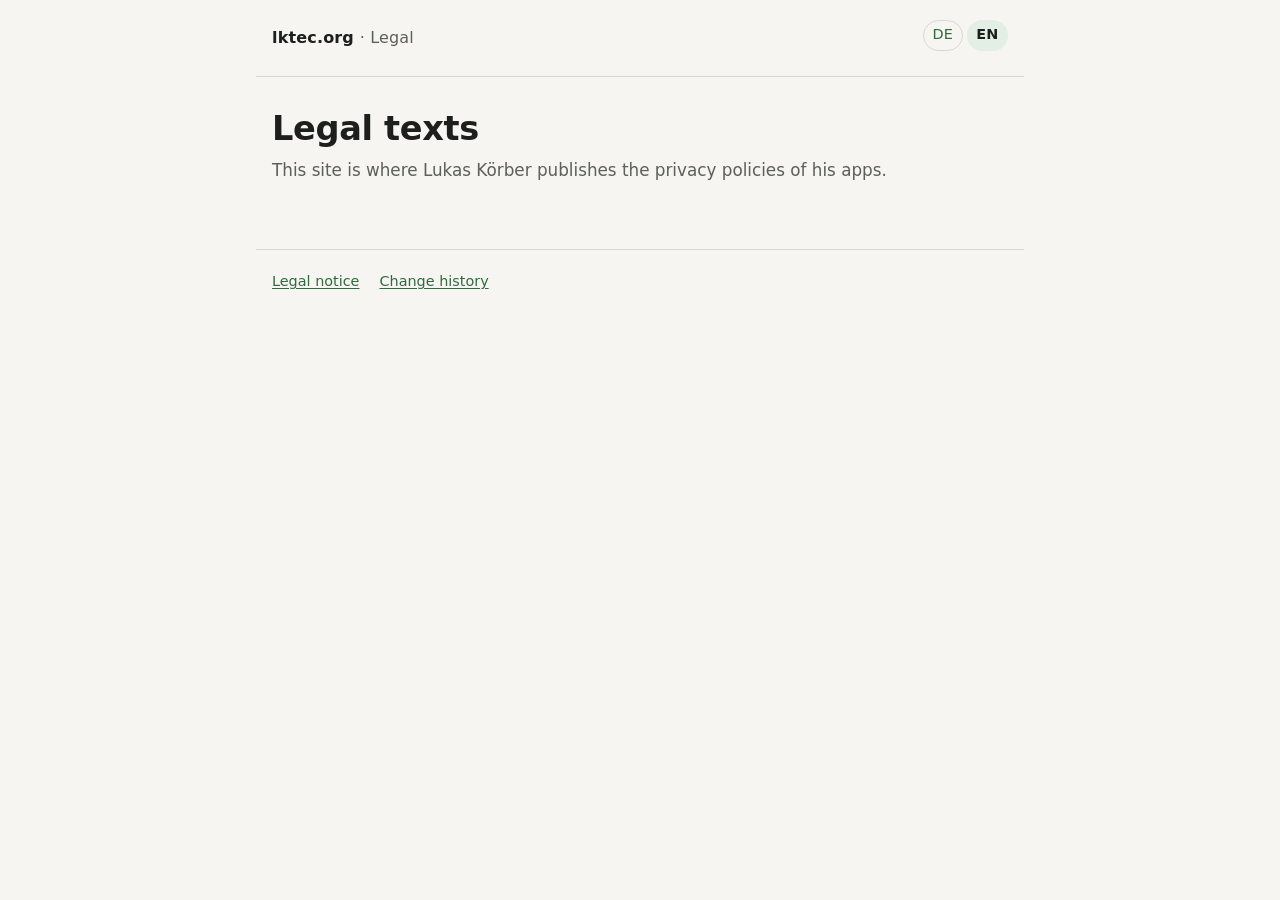
==== en/index.html @ 46b283f9 "chore: bootstrap static site for legal texts Plain HTML served by GitHub Pages from main: layout, st" ====
<!doctype html>
<html lang="en">
<head>
<meta charset="utf-8">
<meta name="viewport" content="width=device-width, initial-scale=1">
<title>Legal texts – lktec.org</title>
<meta name="description" content="Privacy policies for the apps of Lukas Körber.">
<link rel="stylesheet" href="/assets/style.css">
<link rel="alternate" hreflang="de" href="/">
</head>
<body>
<a class="skip" href="#content">Skip to content</a>
<header class="site-header">
  <a class="brand" href="/en/">lktec.org <span>· Legal</span></a>
  <nav aria-label="Language">
    <ul class="lang-switch">
      <li><a href="/" hreflang="de" lang="de">DE</a></li>
      <li><span aria-current="page" lang="en">EN</span></li>
    </ul>
  </nav>
</header>
<main id="content">
  <h1>Legal texts</h1>
  <p class="lead">This site is where Lukas Körber publishes the privacy policies of his apps.</p>
</main>
<footer class="site-footer">
  <ul>
    <li><a href="https://lktec.org/en/imprint">Legal notice</a></li>
    <li><a href="https://github.com/lukislp/legal/commits/main">Change history</a></li>
  </ul>
</footer>
</body>
</html>
---- assets/style.css ----
/* legal.lktec.org - one small stylesheet, no external resources. */
:root {
  color-scheme: light dark;
  --bg: #f6f5f1;
  --surface: #ffffff;
  --text: #1d1f1c;
  --muted: #5b6058;
  --line: #d9d8d0;
  --accent: #2f6b3f;
  --accent-soft: #e3eee4;
  --focus: #1f5fbf;
  --code-bg: #efeee8;
  --measure: 46rem;
}
@media (prefers-color-scheme: dark) {
  :root:not([data-theme="light"]) {
    --bg: #141613;
    --surface: #1b1e1a;
    --text: #e6e7e2;
    --muted: #a3a89f;
    --line: #33382f;
    --accent: #8cc79a;
    --accent-soft: #233127;
    --focus: #8ab4ff;
    --code-bg: #252a23;
  }
}
:root[data-theme="dark"] {
  --bg: #141613;
  --surface: #1b1e1a;
  --text: #e6e7e2;
  --muted: #a3a89f;
  --line: #33382f;
  --accent: #8cc79a;
  --accent-soft: #233127;
  --focus: #8ab4ff;
  --code-bg: #252a23;
}

* { box-sizing: border-box; }
html { -webkit-text-size-adjust: 100%; }
body {
  margin: 0;
  background: var(--bg);
  color: var(--text);
  font: 1rem/1.65 system-ui, -apple-system, "Segoe UI", Roboto, "Helvetica Neue", Arial, sans-serif;
  overflow-wrap: anywhere;
}
a { color: var(--accent); text-underline-offset: 0.15em; }
a:hover { text-decoration-thickness: 2px; }
:focus-visible { outline: 3px solid var(--focus); outline-offset: 2px; }

.skip {
  position: absolute; left: 1rem; top: -4rem;
  background: var(--surface); color: var(--text);
  padding: 0.5rem 0.75rem; border: 1px solid var(--line); border-radius: 0.4rem;
  z-index: 10;
}
.skip:focus { top: 1rem; }

.site-header, main, .site-footer {
  width: 100%; max-width: calc(var(--measure) + 2rem);
  margin: 0 auto; padding: 0 1rem;
}
.site-header {
  display: flex; align-items: center; justify-content: space-between; gap: 1rem;
  padding-top: 1.25rem; padding-bottom: 1.25rem;
  border-bottom: 1px solid var(--line);
}
.brand { font-weight: 650; letter-spacing: 0.01em; color: var(--text); text-decoration: none; }
.brand span { color: var(--muted); font-weight: 450; }
.lang-switch { display: flex; gap: 0.25rem; margin: 0; padding: 0; list-style: none; font-size: 0.9rem; }
.lang-switch a, .lang-switch [aria-current] {
  display: inline-block; padding: 0.15rem 0.55rem; border-radius: 999px;
  border: 1px solid var(--line); text-decoration: none;
}
.lang-switch [aria-current] { background: var(--accent-soft); color: var(--text); border-color: transparent; font-weight: 600; }

main { padding-top: 2rem; padding-bottom: 3rem; }
h1 { font-size: clamp(1.6rem, 4vw, 2.1rem); line-height: 1.2; margin: 0 0 0.5rem; letter-spacing: -0.01em; }
h2 { font-size: 1.3rem; line-height: 1.3; margin: 2.5rem 0 0.75rem; padding-top: 1rem; border-top: 1px solid var(--line); }
h3 { font-size: 1.05rem; margin: 1.75rem 0 0.5rem; }
p, ul, ol, dl, table { margin: 0 0 1rem; }
li { margin-bottom: 0.35rem; }
.lead { color: var(--muted); font-size: 1.05rem; }
.meta { color: var(--muted); font-size: 0.9rem; }
code { background: var(--code-bg); padding: 0.05rem 0.3rem; border-radius: 0.25rem; font-size: 0.9em; }
address { font-style: normal; }

.card {
  background: var(--surface); border: 1px solid var(--line); border-radius: 0.6rem;
  padding: 1rem 1.25rem; margin: 0 0 1rem;
}
.note { border-left: 4px solid var(--accent); }

.toc { background: var(--surface); border: 1px solid var(--line); border-radius: 0.6rem; padding: 0.75rem 1.25rem; }
.toc ol { margin: 0; padding-left: 1.25rem; }

dl.facts { display: grid; grid-template-columns: minmax(8rem, 12rem) 1fr; gap: 0.35rem 1rem; }
dl.facts dt { font-weight: 600; }
dl.facts dd { margin: 0; }
@media (max-width: 34rem) {
  dl.facts { grid-template-columns: 1fr; }
  dl.facts dd { margin-bottom: 0.5rem; }
}

.table-wrap { overflow-x: auto; margin: 0 0 1rem; }
table { border-collapse: collapse; width: 100%; font-size: 0.95rem; background: var(--surface); }
th, td { text-align: left; vertical-align: top; padding: 0.5rem 0.65rem; border: 1px solid var(--line); }
th { background: var(--accent-soft); }

.apps { list-style: none; padding: 0; display: grid; gap: 0.75rem; }
.apps a { font-weight: 600; font-size: 1.1rem; }

.site-footer {
  border-top: 1px solid var(--line);
  padding-top: 1.25rem; padding-bottom: 2rem;
  color: var(--muted); font-size: 0.9rem;
}
.site-footer ul { list-style: none; padding: 0; margin: 0; display: flex; flex-wrap: wrap; gap: 0.5rem 1.25rem; }
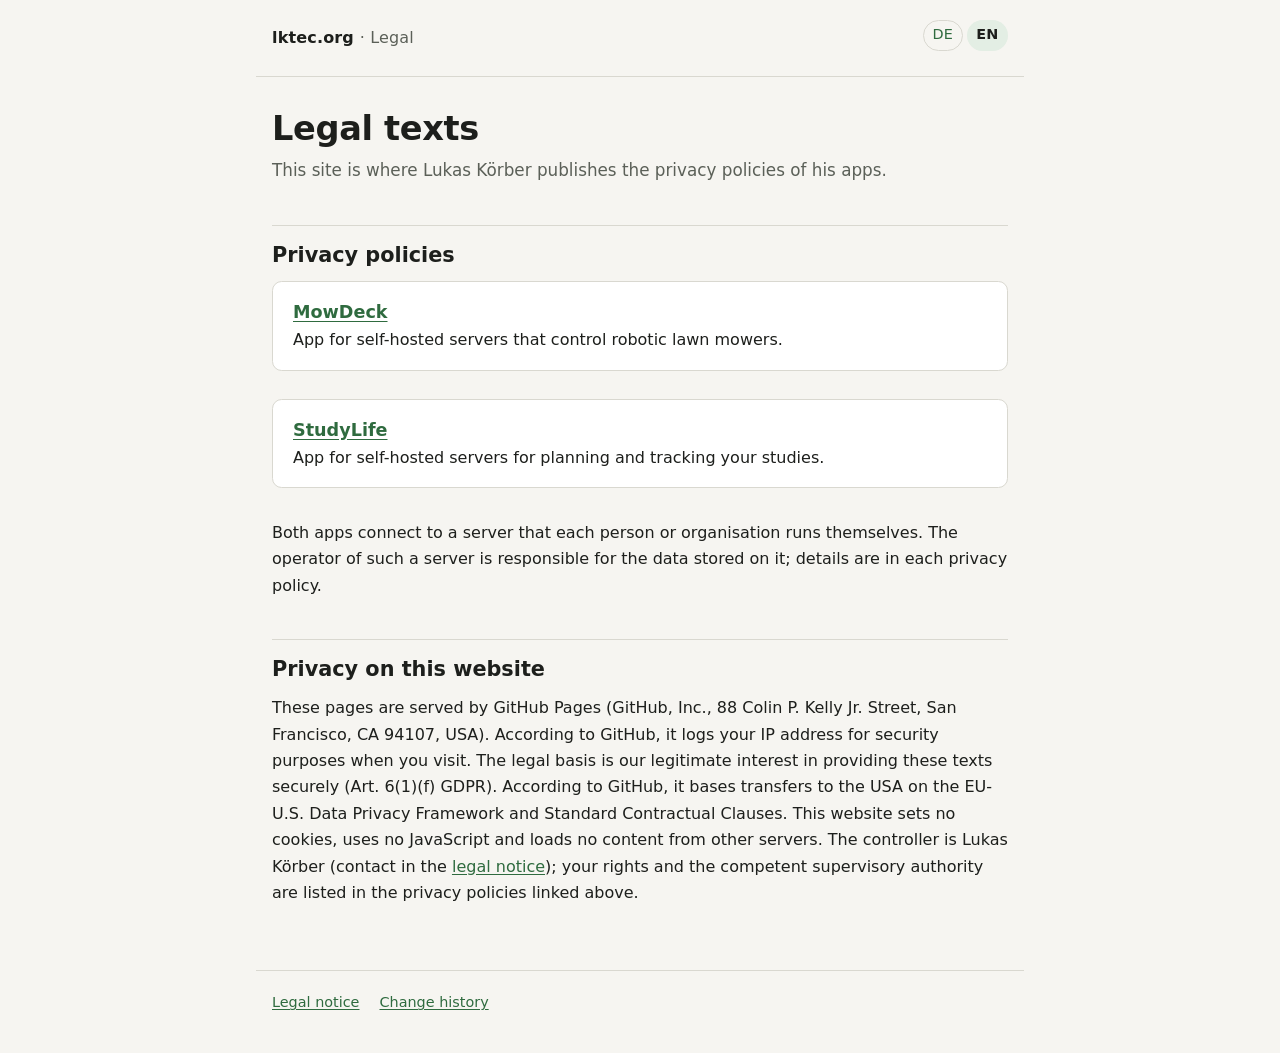
==== commit ee9c2d5b: "feat: privacy policies for MowDeck and StudyLife (DE/EN) German (binding) and English privacy polici" ====
--- a/en/index.html
+++ b/en/index.html
@@ -22,6 +22,14 @@
 <main id="content">
   <h1>Legal texts</h1>
   <p class="lead">This site is where Lukas Körber publishes the privacy policies of his apps.</p>
+  <h2 id="apps">Privacy policies</h2>
+  <ul class="apps">
+    <li class="card"><a href="/en/mowdeck/">MowDeck</a><br>App for self-hosted servers that control robotic lawn mowers.</li>
+    <li class="card"><a href="/en/studylife/">StudyLife</a><br>App for self-hosted servers for planning and tracking your studies.</li>
+  </ul>
+  <p>Both apps connect to a server that each person or organisation runs themselves. The operator of such a server is responsible for the data stored on it; details are in each privacy policy.</p>
+  <h2 id="this-website">Privacy on this website</h2>
+  <p>These pages are served by GitHub Pages (GitHub, Inc., 88 Colin P. Kelly Jr. Street, San Francisco, CA 94107, USA). According to GitHub, it logs your IP address for security purposes when you visit. The legal basis is our legitimate interest in providing these texts securely (Art. 6(1)(f) GDPR). According to GitHub, it bases transfers to the USA on the EU-U.S. Data Privacy Framework and Standard Contractual Clauses. This website sets no cookies, uses no JavaScript and loads no content from other servers. The controller is Lukas Körber (contact in the <a href="https://lktec.org/en/imprint">legal notice</a>); your rights and the competent supervisory authority are listed in the privacy policies linked above.</p>
 </main>
 <footer class="site-footer">
   <ul>
--- a/assets/style.css
+++ b/assets/style.css
@@ -118,3 +118,6 @@
   color: var(--muted); font-size: 0.9rem;
 }
 .site-footer ul { list-style: none; padding: 0; margin: 0; display: flex; flex-wrap: wrap; gap: 0.5rem 1.25rem; }
+
+/* Open points: visible in review, rejected by scripts/check.py. */
+mark.todo { background: #ffe36e; color: #1d1f1c; padding: 0.05rem 0.3rem; border-radius: 0.25rem; font-weight: 600; }
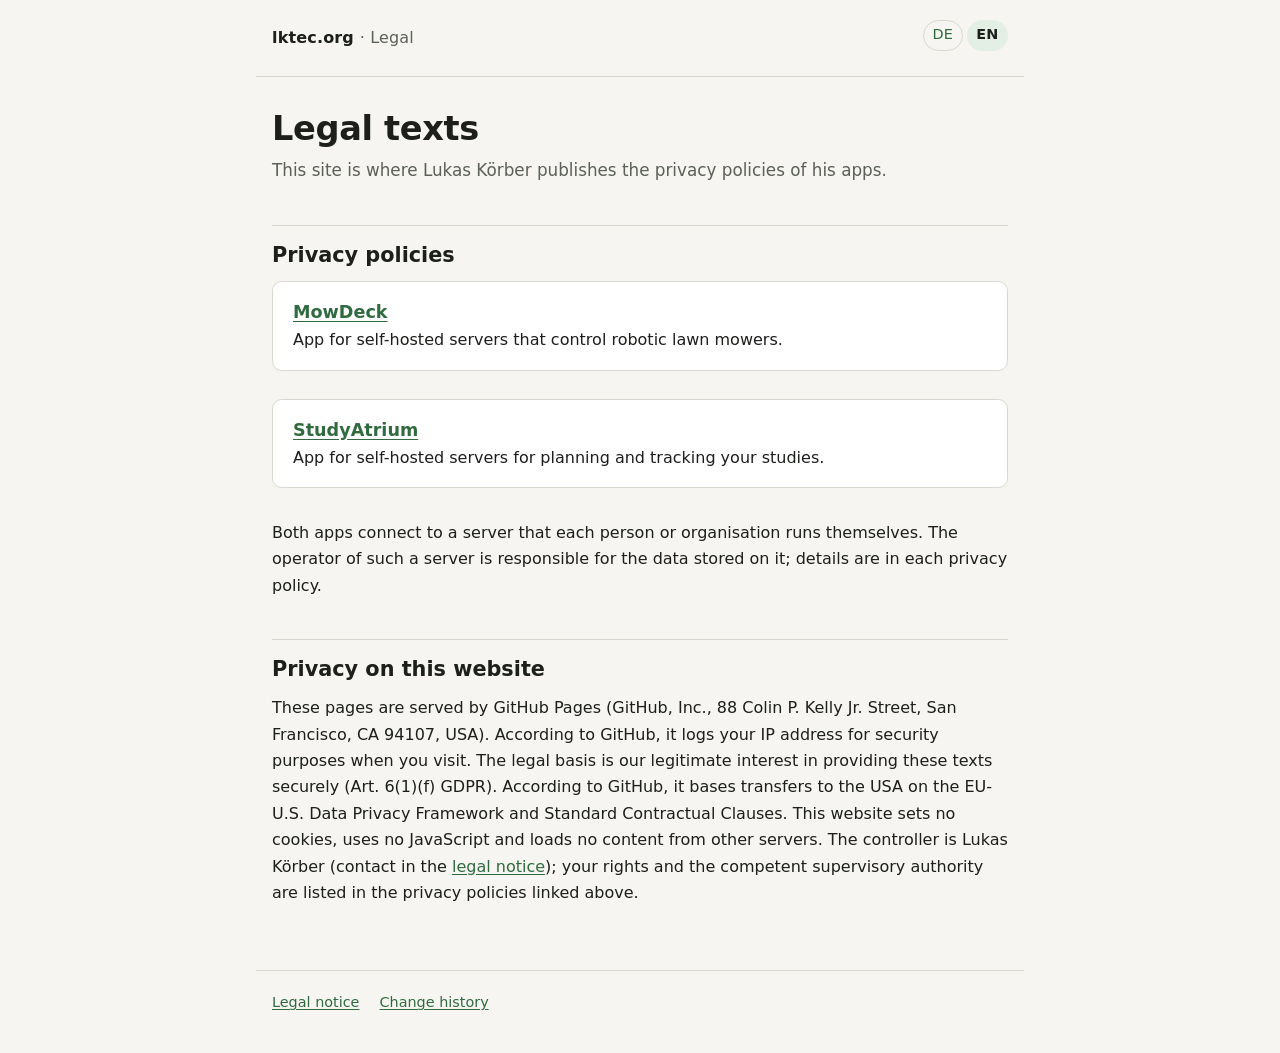
==== commit 302f0c14: "chore(brand): rename the public product name to StudyAtrium Signed-off-by: lkoerber <koerber.lukas@t" ====
--- a/en/index.html
+++ b/en/index.html
@@ -6,6 +6,9 @@
 <title>Legal texts – lktec.org</title>
 <meta name="description" content="Privacy policies for the apps of Lukas Körber.">
 <link rel="stylesheet" href="/assets/style.css">
+<link rel="icon" href="/assets/favicon.svg" type="image/svg+xml">
+<link rel="icon" href="/assets/favicon-32.png" type="image/png" sizes="32x32">
+<link rel="apple-touch-icon" href="/assets/apple-touch-icon.png">
 <link rel="alternate" hreflang="de" href="/">
 </head>
 <body>
@@ -25,7 +28,7 @@
   <h2 id="apps">Privacy policies</h2>
   <ul class="apps">
     <li class="card"><a href="/en/mowdeck/">MowDeck</a><br>App for self-hosted servers that control robotic lawn mowers.</li>
-    <li class="card"><a href="/en/studylife/">StudyLife</a><br>App for self-hosted servers for planning and tracking your studies.</li>
+    <li class="card"><a href="/en/studylife/">StudyAtrium</a><br>App for self-hosted servers for planning and tracking your studies.</li>
   </ul>
   <p>Both apps connect to a server that each person or organisation runs themselves. The operator of such a server is responsible for the data stored on it; details are in each privacy policy.</p>
   <h2 id="this-website">Privacy on this website</h2>
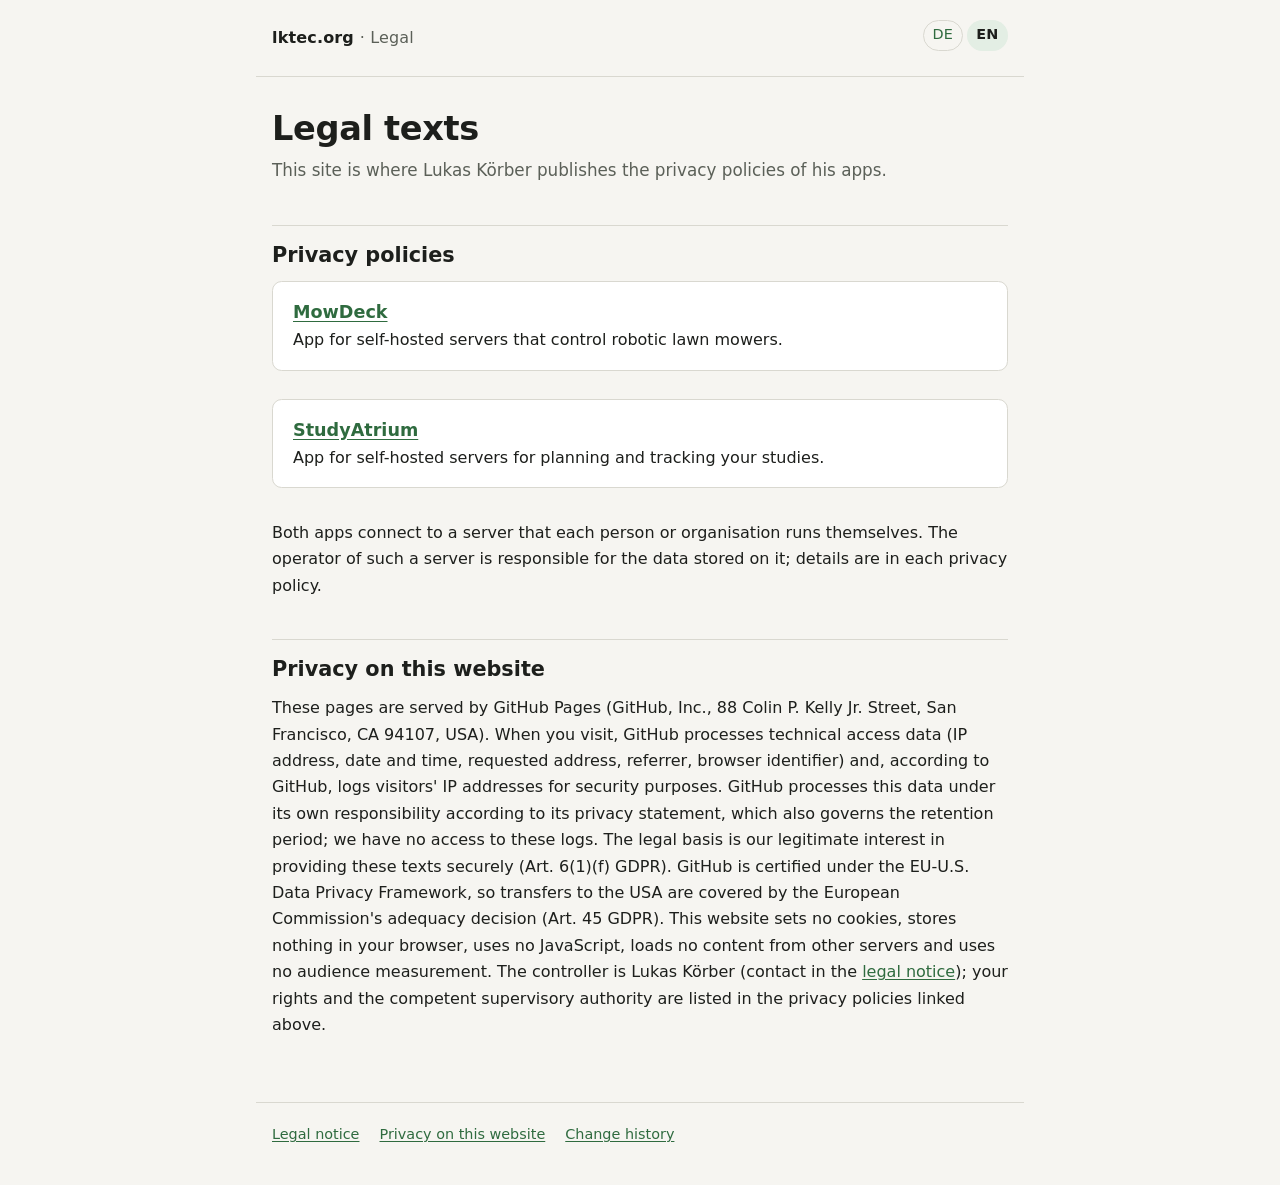
==== commit cd0219a0: "docs(privacy): StudyAtrium policy 1.3 after the GDPR audit Describe the instances the publisher runs" ====
--- a/en/index.html
+++ b/en/index.html
@@ -32,11 +32,12 @@
   </ul>
   <p>Both apps connect to a server that each person or organisation runs themselves. The operator of such a server is responsible for the data stored on it; details are in each privacy policy.</p>
   <h2 id="this-website">Privacy on this website</h2>
-  <p>These pages are served by GitHub Pages (GitHub, Inc., 88 Colin P. Kelly Jr. Street, San Francisco, CA 94107, USA). According to GitHub, it logs your IP address for security purposes when you visit. The legal basis is our legitimate interest in providing these texts securely (Art. 6(1)(f) GDPR). According to GitHub, it bases transfers to the USA on the EU-U.S. Data Privacy Framework and Standard Contractual Clauses. This website sets no cookies, uses no JavaScript and loads no content from other servers. The controller is Lukas Körber (contact in the <a href="https://lktec.org/en/imprint">legal notice</a>); your rights and the competent supervisory authority are listed in the privacy policies linked above.</p>
+  <p>These pages are served by GitHub Pages (GitHub, Inc., 88 Colin P. Kelly Jr. Street, San Francisco, CA 94107, USA). When you visit, GitHub processes technical access data (IP address, date and time, requested address, referrer, browser identifier) and, according to GitHub, logs visitors' IP addresses for security purposes. GitHub processes this data under its own responsibility according to its privacy statement, which also governs the retention period; we have no access to these logs. The legal basis is our legitimate interest in providing these texts securely (Art. 6(1)(f) GDPR). GitHub is certified under the EU-U.S. Data Privacy Framework, so transfers to the USA are covered by the European Commission's adequacy decision (Art. 45 GDPR). This website sets no cookies, stores nothing in your browser, uses no JavaScript, loads no content from other servers and uses no audience measurement. The controller is Lukas Körber (contact in the <a href="https://lktec.org/en/imprint">legal notice</a>); your rights and the competent supervisory authority are listed in the privacy policies linked above.</p>
 </main>
 <footer class="site-footer">
   <ul>
     <li><a href="https://lktec.org/en/imprint">Legal notice</a></li>
+    <li><a href="/en/#this-website">Privacy on this website</a></li>
     <li><a href="https://github.com/lukislp/legal/commits/main">Change history</a></li>
   </ul>
 </footer>
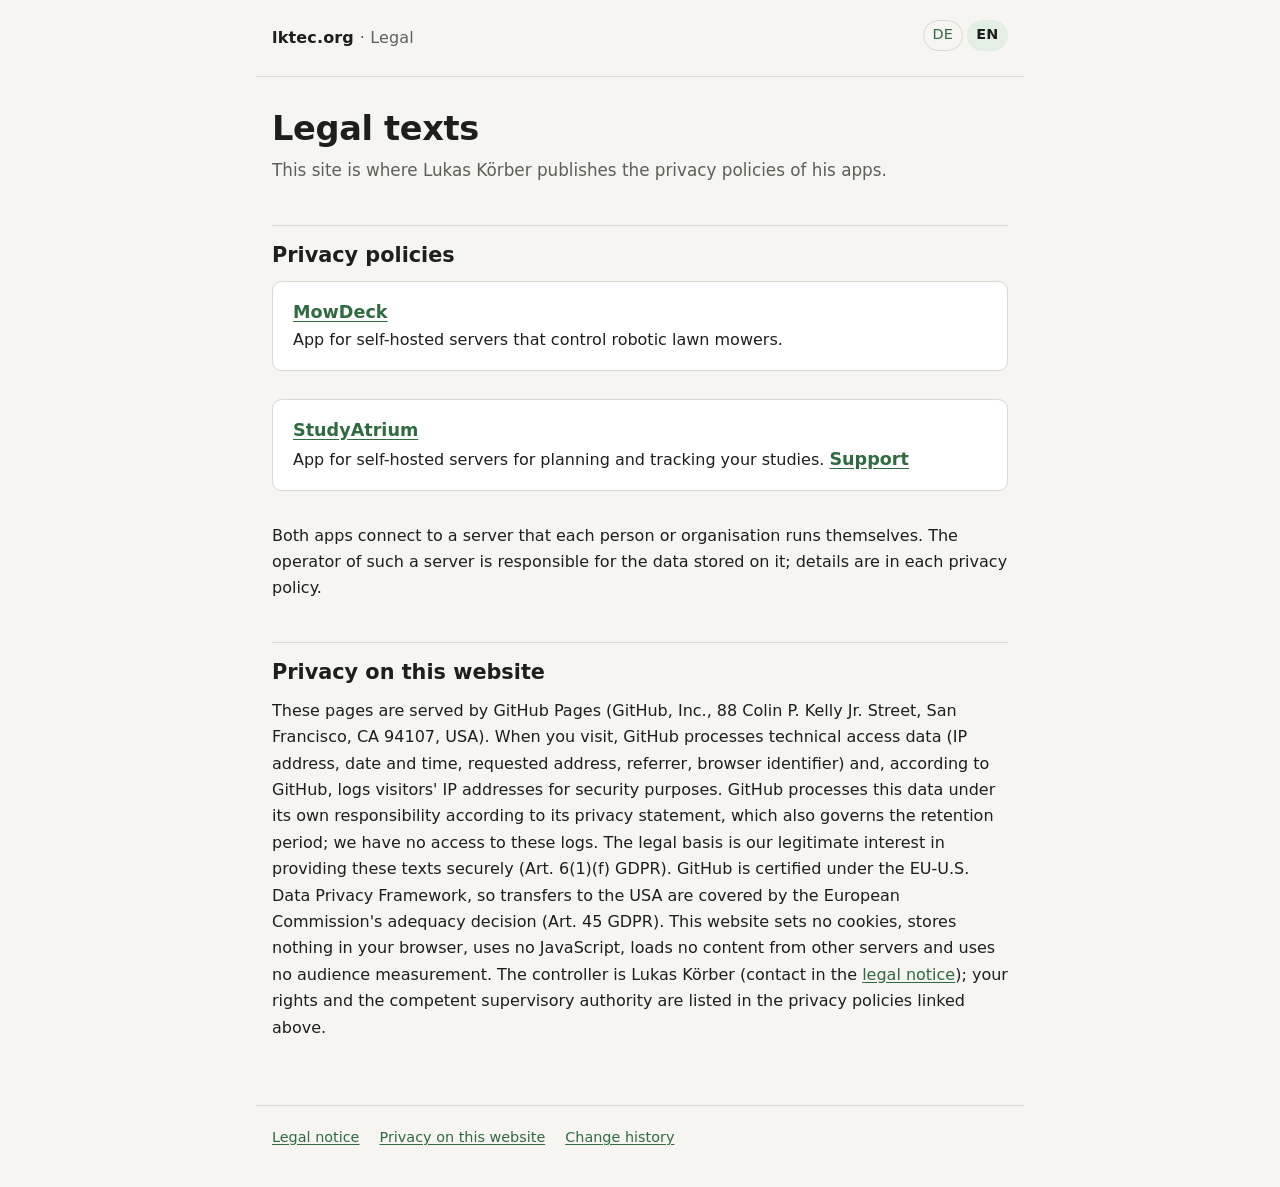
==== commit 10989b10: "docs(studyatrium): support page and privacy policy 1.5 Add a support page (German and English) next " ====
--- a/en/index.html
+++ b/en/index.html
@@ -28,7 +28,7 @@
   <h2 id="apps">Privacy policies</h2>
   <ul class="apps">
     <li class="card"><a href="/en/mowdeck/">MowDeck</a><br>App for self-hosted servers that control robotic lawn mowers.</li>
-    <li class="card"><a href="/en/studylife/">StudyAtrium</a><br>App for self-hosted servers for planning and tracking your studies.</li>
+    <li class="card"><a href="/en/studylife/">StudyAtrium</a><br>App for self-hosted servers for planning and tracking your studies. <a href="/en/studylife/support/">Support</a></li>
   </ul>
   <p>Both apps connect to a server that each person or organisation runs themselves. The operator of such a server is responsible for the data stored on it; details are in each privacy policy.</p>
   <h2 id="this-website">Privacy on this website</h2>
